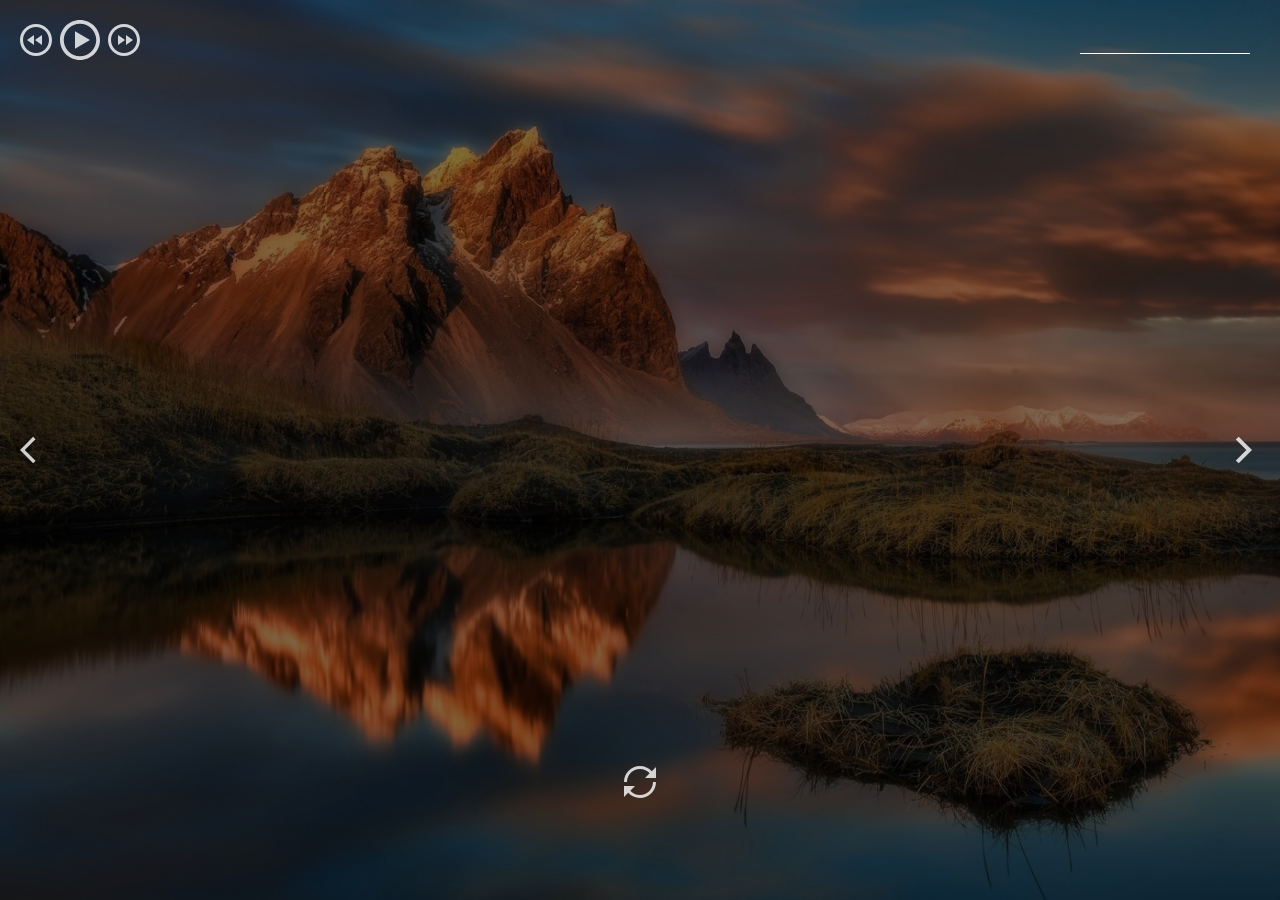
==== momentum/index.html @ 029a8fa3 "feat: add project template" ====
<!DOCTYPE html>
<html lang="en">
<head>
  <meta charset="UTF-8" />
  <meta name="viewport" content="width=device-width, initial-scale=1.0" />
  <link href="assets/favicon.ico" rel="shortcut icon" />
  <link rel="stylesheet" href="css/owfont-regular.css" />
  <link rel="stylesheet" href="css/style.css" />
  <title>momentum</title>
</head>
<body>
  <header class="header">
    <div class="player">
      <div class="player-controls">
        <button class="play-prev player-icon"></button>
        <button class="play player-icon"></button>
        <button class="play-next player-icon"></button>
      </div>
      <ul class="play-list"></ul>
    </div>
    <div class="weather">
      <input type="text" class="city" />
      <i class="weather-icon owf"></i>
      <div class="weather-error"></div>
      <div class="description-container">
        <span class="temperature"></span>
        <span class="weather-description"></span>
      </div>
      <div class="wind"></div>
      <div class="humidity"></div>
    </div>
  </header>
  <main class="main">
    <div class="slider-icons">
      <button class="slide-prev slider-icon"></button>
      <button class="slide-next slider-icon"></button>
    </div>
    <time class="time"></time>
    <date class="date"></date>
    <div class="greeting-container">
      <span class="greeting"></span>
      <input type="text" class="name" />
    </div>
  </main>
  <footer class="footer">
    <button class="change-quote"></button>
    <div>
      <div class="quote"></div>
      <div class="author"></div>
    </div>
  </footer>
  <script src="js/script.js"></script>
</body>
</html>
---- momentum/css/owfont-regular.css ----
/*!
 *  owfont-regular 1.0.0 by Deniz Fuchidzhiev - http://websygen.com
 *  License - font: SIL OFL 1.1, css: MIT License
 */
/* FONT PATH
 * -------------------------- */
@font-face {
  font-family: 'owfont';
  src: url('../assets/fonts/owfont-regular.eot?v=1.0.0');
  src: url('../assets/fonts/owfont-regular.eot?#iefix&v=1.0.0') format('embedded-opentype'),
	   url('../assets/fonts/owfont-regular.woff') format('woff'),
	   url('../assets/fonts/owfont-regular.ttf') format('truetype'),
	   url('../assets/fonts/owfont-regular.svg#owf-regular') format('svg');
  font-weight: normal;
  font-style: normal;
}
.owf {
  display: inline-block;
  font: normal normal normal 14px/1 owfont;
  font-size: inherit;
  text-rendering: auto;
  -webkit-font-smoothing: antialiased;
  -moz-osx-font-smoothing: grayscale;
  transform: translate(0, 0);
}
/* makes the font 33% larger relative to the icon container */
.owf-lg {
  font-size: 1.33333333em;
  line-height: 0.75em;
  vertical-align: -15%;
}
.owf-2x {
  font-size: 2em;
}
.owf-3x {
  font-size: 3em;
}
.owf-4x {
  font-size: 4em;
}
.owf-5x {
  font-size: 5em;
}
.owf-fw {
  width: 1.28571429em;
  text-align: center;
}
.owf-ul {
  padding-left: 0;
  margin-left: 2.14285714em;
  list-style-type: none;
}
.owf-ul > li {
  position: relative;
}
.owf-li {
  position: absolute;
  left: -2.14285714em;
  width: 2.14285714em;
  top: 0.14285714em;
  text-align: center;
}
.owf-li.owf-lg {
  left: -1.85714286em;
}
.owf-border {
  padding: .2em .25em .15em;
  border: solid 0.08em #eeeeee;
  border-radius: .1em;
}
.owf-pull-right {
  float: right;
}
.owf-pull-left {
  float: left;
}
.owf.owf-pull-left {
  margin-right: .3em;
}
.owf.owf-pull-right {
  margin-left: .3em;
}

/* owfont uses the Unicode Private Use Area (PUA) to ensure screen
   readers do not read off random characters that represent icons */
   
/*   Weather Condition Codes    */
   
/*   Thunderstorm - - - - - - - - - - - - - - - - - - - - - - - - - - - - - - - - - - - -    */
   
/* thunderstorm with light rain */
.owf-200:before,
.owf-200-d:before,
.owf-200-n:before {
  content: "\EB28";
}
/* thunderstorm with rain */
.owf-201:before,
.owf-201-d:before,
.owf-201-n:before {
  content: "\EB29";
}
/* thunderstorm with heavy rain */
.owf-202:before,
.owf-202-d:before,
.owf-202-n:before {
  content: "\EB2A";
}
/*  light thunderstorm  */
.owf-210:before,
.owf-210-d:before,
.owf-210-n:before {
  content: "\EB32";
}
/*  thunderstorm  */
.owf-211:before,
.owf-211-d:before,
.owf-211-n:before {
  content: "\EB33";
}
/*   heavy thunderstorm   */
.owf-212:before,
.owf-212-d:before,
.owf-212-n:before {
  content: "\EB34";
}
/*   ragged thunderstorm   */
.owf-221:before,
.owf-221-d:before,
.owf-221-n:before {
  content: "\EB3D";
}
/*  thunderstorm with light drizzle    */
.owf-230:before,
.owf-230-d:before,
.owf-230-n:before {
  content: "\EB46";
}
/*  thunderstorm with drizzle     */
.owf-231:before,
.owf-231-d:before,
.owf-231-n:before {
  content: "\EB47";
}
/* thunderstorm with heavy drizzle     */
.owf-232:before,
.owf-232-d:before,
.owf-232-n:before {
  content: "\EB48";
}

/*   Drizzle - - - - - - - - - - - - - - - - - - - - - - - - - - - - - - - - - - - -    */

/*  light intensity drizzle */
.owf-300:before,
.owf-300-d:before,
.owf-300-n:before {
  content: "\EB8C";
}
/*  drizzle */
.owf-301:before,
.owf-301-d:before,
.owf-301-n:before {
  content: "\EB8D";
}
/*  heavy intensity drizzle  */
.owf-302:before,
.owf-302-d:before,
.owf-302-n:before {
  content: "\EB8E";
}
/*   light intensity drizzle rain  */
.owf-310:before,
.owf-310-d:before,
.owf-310-n:before {
  content: "\EB96";
}
/*  drizzle rain  */
.owf-311:before,
.owf-311-d:before,
.owf-311-n:before {
  content: "\EB97";
}
/* heavy intensity drizzle rain */
.owf-312:before,
.owf-312-d:before,
.owf-312-n:before {
  content: "\EB98";
}
/* shower rain and drizzle  */
.owf-313:before,
.owf-313-d:before,
.owf-313-n:before {
  content: "\EB99";
}
/* heavy shower rain and drizzle*/
.owf-314:before,
.owf-314-d:before,
.owf-314-n:before {
  content: "\EB9A";
}
/* shower drizzle */
.owf-321:before,
.owf-321-d:before,
.owf-321-n:before {
  content: "\EBA1";
}

/*   Rain - - - - - - - - - - - - - - - - - - - - - - - - - - - - - - - - - - - -    */

/* light rain  */
.owf-500:before,
.owf-500-d:before,
.owf-500-n:before {
  content: "\EC54";
}
/* moderate rain  */
.owf-501:before,
.owf-501-d:before,
.owf-501-n:before {
  content: "\EC55";
}
/* heavy intensity rain  */
.owf-502:before,
.owf-502-d:before,
.owf-502-n:before {
  content: "\EC56";
}
/* very heavy rain   */
.owf-503:before,
.owf-503-d:before,
.owf-503-n:before {
  content: "\EC57";
}
/* extreme rain    */
.owf-504:before,
.owf-504-d:before,
.owf-504-n:before {
  content: "\EC58";
}
/* freezing rain    */
.owf-511:before,
.owf-511-d:before,
.owf-511-n:before {
  content: "\EC5F";
}
/*  light intensity shower rain    */
.owf-520:before,
.owf-520-d:before,
.owf-520-n:before {
  content: "\EC68";
}
/* shower rain  */
.owf-521:before,
.owf-521-d:before,
.owf-521-n:before {
  content: "\EC69";
}
/*  heavy intensity shower rain  */
.owf-522:before,
.owf-522-d:before,
.owf-522-n:before {
  content: "\EC6A";
}
/* ragged shower rain  */
.owf-531:before,
.owf-531-d:before,
.owf-531-n:before {
  content: "\EC73";
}

/*   Snow - - - - - - - - - - - - - - - - - - - - - - - - - - - - - - - - - - - -    */

/* light snow  */
.owf-600:before,
.owf-600-d:before,
.owf-600-n:before {
  content: "\ECB8";
}
/*  snow  */
.owf-601:before,
.owf-601-d:before,
.owf-601-n:before {
  content: "\ECB9";
}
/*   heavy snow   */
.owf-602:before,
.owf-602-d:before,
.owf-602-n:before {
  content: "\ECBA";
}
/*  sleet  */
.owf-611:before,
.owf-611-d:before,
.owf-611-n:before {
  content: "\ECC3";
}
/*   shower sleet */
.owf-612:before,
.owf-612-d:before,
.owf-612-n:before {
  content: "\ECC4";
}
/* light rain and snow */
.owf-615:before,
.owf-615-d:before,
.owf-615-n:before {
  content: "\ECC7";
}
/* rain and snow  */
.owf-616:before,
.owf-616-d:before,
.owf-616-n:before {
  content: "\ECC8";
}
/* light shower snow  */
.owf-620:before,
.owf-620-d:before,
.owf-620-n:before {
  content: "\ECCC";
}
/* shower snow  */
.owf-621:before,
.owf-621-d:before,
.owf-621-n:before {
  content: "\ECCD";
}
/* heavy shower snow  */
.owf-622:before,
.owf-622-d:before,
.owf-622-n:before {
  content: "\ECCE";
}

/*   Atmosphere - - - - - - - - - - - - - - - - - - - - - - - - - - - - - - - - - - - -    */

/* mist */
.owf-701:before,
.owf-701-d:before,
.owf-701-n:before {
  content: "\ED1D";
}
/* smoke */
.owf-711:before,
.owf-711-d:before,
.owf-711-n:before {
  content: "\ED27";
}
/* haze */
.owf-721:before,
.owf-721-d:before,
.owf-721-n:before {
  content: "\ED31";
}
/* Sand/Dust Whirls */
.owf-731:before,
.owf-731-d:before,
.owf-731-n:before {
  content: "\ED3B";
}
/* Fog */
.owf-741:before,
.owf-741-d:before,
.owf-741-n:before {
  content: "\ED45";
}
/* sand */
.owf-751:before,
.owf-751-d:before,
.owf-751-n:before {
  content: "\ED4F";
}
/* dust */
.owf-761:before,
.owf-761-d:before,
.owf-761-n:before {
  content: "\ED59";
}
/*  VOLCANIC ASH  */
.owf-762:before,
.owf-762-d:before,
.owf-762-n:before {
  content: "\ED5A";
}
/* SQUALLS */
.owf-771:before,
.owf-771-d:before,
.owf-771-n:before {
  content: "\ED63";
}
/* TORNADO */
.owf-781:before,
.owf-781-d:before,
.owf-781-n:before {
  content: "\ED6D";
}

/*   Clouds - - - - - - - - - - - - - - - - - - - - - - - - - - - - - - - - - - - -    */

/*  sky is clear  */  /*  Calm  */
.owf-800:before,
.owf-800-d:before,
.owf-951:before,
.owf-951-d:before {
  content: "\ED80";
}
.owf-800-n:before,
.owf-951-n:before {
  content: "\F168";
}
/*  few clouds   */
.owf-801:before,
.owf-801-d:before {
  content: "\ED81";
}
.owf-801-n:before {
  content: "\F169";
}
/* scattered clouds */
.owf-802:before,
.owf-802-d:before {
  content: "\ED82";
}
.owf-802-n:before {
  content: "\F16A";
}
/* broken clouds  */
.owf-803:before,
.owf-803-d:before,
.owf-803-n:before {
  content: "\ED83";
}
/* overcast clouds  */
.owf-804:before,
.owf-804-d:before,
.owf-804-n:before {
  content: "\ED84";
}

/*   Extreme - - - - - - - - - - - - - - - - - - - - - - - - - - - - - - - - - - - -    */

/* tornado  */
.owf-900:before,
.owf-900-d:before,
.owf-900-n:before {
  content: "\EDE4";
}
/*  tropical storm  */
.owf-901:before,
.owf-901-d:before,
.owf-901-n:before {
  content: "\EDE5";
}
/* hurricane */
.owf-902:before,
.owf-902-d:before,
.owf-902-n:before {
  content: "\EDE6";
}
/* cold */
.owf-903:before,
.owf-903-d:before,
.owf-903-n:before {
  content: "\EDE7";
}
/* hot */
.owf-904:before,
.owf-904-d:before,
.owf-904-n:before {
  content: "\EDE8";
}
/* windy */
.owf-905:before,
.owf-905-d:before,
.owf-905-n:before {
  content: "\EDE9";
}
/* hail */
.owf-906:before,
.owf-906-d:before,
.owf-906-n:before {
  content: "\EDEA";
}

/*   Additional - - - - - - - - - - - - - - - - - - - - - - - - - - - - - - - - - - - -    */

/* Setting */
.owf-950:before,
.owf-950-d:before,
.owf-950-n:before {
  content: "\EE16";
}
/*  Light breeze  */
.owf-952:before,
.owf-952-d:before,
.owf-952-n:before {
  content: "\EE18";
}
/*  Gentle Breeze  */
.owf-953:before,
.owf-953-d:before,
.owf-953-n:before {
  content: "\EE19";
}
/*  Moderate breeze  */
.owf-954:before,
.owf-954-d:before,
.owf-954-n:before {
  content: "\EE1A";
}
/* Fresh Breeze  */
.owf-955:before,
.owf-955-d:before,
.owf-955-n:before {
  content: "\EE1B";
}
/* Strong  Breeze  */
.owf-956:before,
.owf-956-d:before,
.owf-956-n:before {
  content: "\EE1C";
}
/* High wind, near gale  */
.owf-957:before,
.owf-957-d:before,
.owf-957-n:before {
  content: "\EE1D";
}
/* Gale */
.owf-958:before,
.owf-958-d:before,
.owf-958-n:before {
  content: "\EE1E";
}
/*  Severe Gale  */
.owf-959:before,
.owf-959-d:before,
.owf-959-n:before {
  content: "\EE1F";
}
/* Storm */
.owf-960:before,
.owf-960-d:before,
.owf-960-n:before {
  content: "\EE20";
}
/*  Violent Storm  */
.owf-961:before,
.owf-961-d:before,
.owf-961-n:before {
  content: "\EE21";
}
/* Hurricane */
.owf-962:before,
.owf-962-d:before,
.owf-962-n:before {
  content: "\EE22";
}
---- momentum/css/style.css ----
@font-face {
  font-family: 'Arial-MT';
  src: url("../assets/fonts/Arial-MT.woff"); /* Путь к файлу со шрифтом */
 }

* {
  box-sizing: border-box;
  margin: 0;
  padding: 0;
}

body {
  min-width: 480px;
  min-height: 100vh;
  font-family: 'Arial', sans-serif;
  font-size: 16px;
  color: #fff;
  text-align: center;
  background: url("../assets/img/bg.jpg") center/cover, rgba(0, 0, 0, 0.5);
  background-blend-mode: multiply;
  transition: background-image 1s ease-in-out;
}

.header {
  display: flex;
  justify-content: space-between;
  align-items: flex-start;
  width: 100%;
  height: 30vh;
  min-height: 220px;  
  padding: 20px;
}

.player-controls {
  display: flex;
  align-items: center;
  justify-content: space-between;
  width: 120px;
  margin-bottom: 28px;
}

.play-list {
  text-align: left;
}

.play-item {
  position: relative;
  padding: 5px;
  padding-left: 20px;
  list-style: none;
  opacity: .8;
  cursor: pointer;
  transition: .3s;
}

.play-item:hover {
  opacity: 1;
}

.play-item::before {
  content: "\2713";  
  position: absolute;
  left: 0;
  top: 2px;
  font-weight: 900;
}

.item-active::before {
  color: #C5B358;
}

.player-icon,
.slider-icon,
.change-quote {
  width: 32px;
  height: 32px;
  background-size: 32px 32px;
  background-position: center center;
  background-repeat: no-repeat;
  background-color: transparent;
  border: 0;
  outline: 0;
  opacity: .8;
  cursor: pointer;
  transition: .3s;  
}

.player-icon:hover,
.slider-icon:hover,
.change-quote:hover {
  opacity: 1;
}

.player-icon:active,
.slider-icon:active,
.change-quote:active {
  border: 0;
  outline: 0;  
  transform: scale(1.1);
}

.play {
  width: 40px;
  height: 40px;
  background-size: 40px 40px;
  background-image: url("../assets/svg/play.svg");
}

.pause {
  background-image: url("../assets/svg/pause.svg");
}

.play-prev {
  background-image: url("../assets/svg/play-prev.svg");
}

.play-next {
  background-image: url("../assets/svg/play-next.svg");
}

.weather {
  display: flex;
  flex-direction: column;
  justify-content: space-between;
  align-items: flex-start;
  row-gap: 5px;
  width: 180px;
  min-height: 180px;  
  text-align: left;
}

.weather-error {
  margin-top: -10px;
}

.description-container {
  display: flex;
  flex-wrap: wrap;
  justify-content: flex-start;
  align-items: center;
  column-gap: 12px;
}

.weather-icon {
  font-size: 44px;
}

.city {
  width: 170px;
  height: 34px;
  padding: 5px;
  font-size: 20px;
  line-height: 24px;
  color: #fff;  
  border: 0;
  outline: 0;
  border-bottom: 1px solid #fff;
  background-color: transparent;
}

.city::placeholder {  
  font-size: 20px;
  color: #fff;
  opacity: .6;
}

.main {
  position: relative;
  display: flex;
  flex-direction: column;
  justify-content: center;
  align-items: center;
  width: 100%;
  height: 40vh;
  min-height: 260px;  
  padding: 20px;
}

.slider-icon {
  position: absolute;
  top: 50%;
  margin-top: -16px;
  cursor: pointer;
}

.slide-prev {
  left: 20px;
  background-image: url("../assets/svg/slider-prev.svg");
}

.slide-next {
  right: 20px;
  background-image: url("../assets/svg/slider-next.svg");
}

.time {
  min-height: 124px;
  margin-bottom: 10px;
  font-family: 'Arial-MT';
  font-size: 100px;
  letter-spacing: -4px;  
}

.date {
  min-height: 28px;
  font-size: 24px;
  margin-bottom: 20px;
}

.greeting-container {
  display: flex;
  flex-wrap: wrap;
  justify-content: stretch;
  align-items: center;
  min-height: 48px;
  width: 100vw;
  font-size: 40px;
}

.greeting {
  flex: 1;  
  padding: 10px;
  text-align: right;
}

.name {
  flex: 1;
  max-width: 50%;
  padding: 10px;
  font-size: 40px;
  text-align: left;
  color: #fff;
  background-color: transparent;
  border: 0;
  outline: 0;
}

.name::placeholder {
  color: #fff;
  opacity: .6;
}

.footer {
  display: flex;
  flex-direction: column;
  justify-content: flex-end;
  align-items: center;
  width: 100%;
  height: 30vh;
  min-height: 160px;  
  padding: 20px;
}

.change-quote {
  margin-bottom: 30px;
  background-image: url("../assets/svg/reload.svg");  
}

.quote {
  min-height: 32px;
}

.author {
  min-height: 20px;
}

@media (max-width: 768px) {
  .time {
    min-height: 80px;
    font-size: 72px;    
  }

  .greeting-container {
    min-height: 40px;
    font-size: 32px;
  }

  .greeting {
    padding: 5px;
  }

  .name {
    font-size: 32px;
    padding: 5px;
  }
}
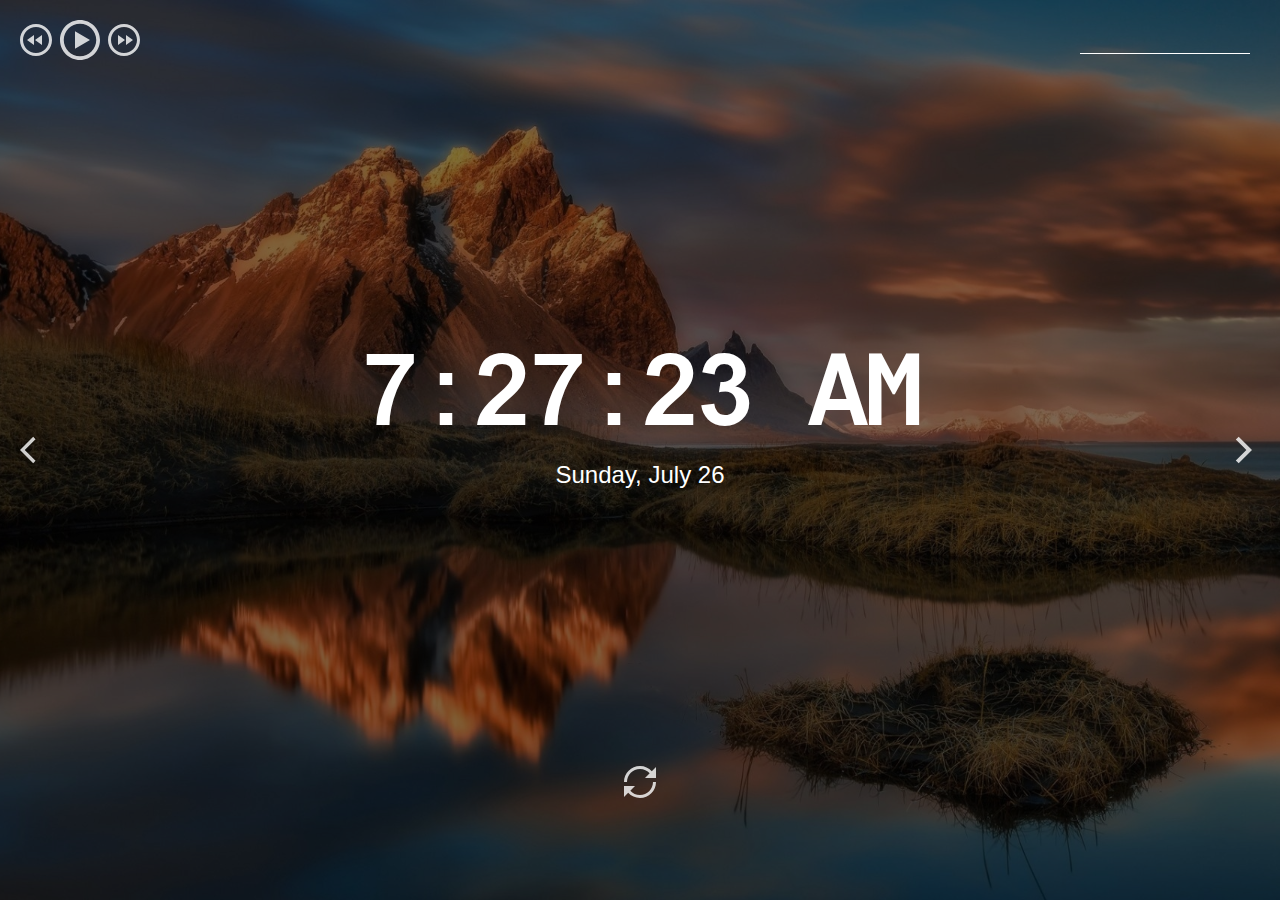
==== commit 90163616: "feat: end task clock and date" ====
--- a/momentum/index.html
+++ b/momentum/index.html
@@ -1,5 +1,6 @@
 <!DOCTYPE html>
 <html lang="en">
+
 <head>
   <meta charset="UTF-8" />
   <meta name="viewport" content="width=device-width, initial-scale=1.0" />
@@ -8,6 +9,7 @@
   <link rel="stylesheet" href="css/style.css" />
   <title>momentum</title>
 </head>
+
 <body>
   <header class="header">
     <div class="player">
@@ -49,6 +51,7 @@
       <div class="author"></div>
     </div>
   </footer>
-  <script src="js/script.js"></script>
+  <script src="./js/index.js"></script>
 </body>
-</html>+
+</html>
--- a/momentum/css/style.css
+++ b/momentum/css/style.css
@@ -1,7 +1,8 @@
 @font-face {
   font-family: 'Arial-MT';
-  src: url("../assets/fonts/Arial-MT.woff"); /* Путь к файлу со шрифтом */
- }
+  src: url("../assets/fonts/Arial-MT.woff");
+  /* Путь к файлу со шрифтом */
+}
 
 * {
   box-sizing: border-box;
@@ -27,7 +28,7 @@
   align-items: flex-start;
   width: 100%;
   height: 30vh;
-  min-height: 220px;  
+  min-height: 220px;
   padding: 20px;
 }
 
@@ -58,7 +59,7 @@
 }
 
 .play-item::before {
-  content: "\2713";  
+  content: "\2713";
   position: absolute;
   left: 0;
   top: 2px;
@@ -82,7 +83,7 @@
   outline: 0;
   opacity: .8;
   cursor: pointer;
-  transition: .3s;  
+  transition: .3s;
 }
 
 .player-icon:hover,
@@ -95,7 +96,7 @@
 .slider-icon:active,
 .change-quote:active {
   border: 0;
-  outline: 0;  
+  outline: 0;
   transform: scale(1.1);
 }
 
@@ -125,7 +126,7 @@
   align-items: flex-start;
   row-gap: 5px;
   width: 180px;
-  min-height: 180px;  
+  min-height: 180px;
   text-align: left;
 }
 
@@ -151,14 +152,14 @@
   padding: 5px;
   font-size: 20px;
   line-height: 24px;
-  color: #fff;  
+  color: #fff;
   border: 0;
   outline: 0;
   border-bottom: 1px solid #fff;
   background-color: transparent;
 }
 
-.city::placeholder {  
+.city::placeholder {
   font-size: 20px;
   color: #fff;
   opacity: .6;
@@ -172,7 +173,7 @@
   align-items: center;
   width: 100%;
   height: 40vh;
-  min-height: 260px;  
+  min-height: 260px;
   padding: 20px;
 }
 
@@ -198,7 +199,7 @@
   margin-bottom: 10px;
   font-family: 'Arial-MT';
   font-size: 100px;
-  letter-spacing: -4px;  
+  letter-spacing: -4px;
 }
 
 .date {
@@ -218,7 +219,7 @@
 }
 
 .greeting {
-  flex: 1;  
+  flex: 1;
   padding: 10px;
   text-align: right;
 }
@@ -247,13 +248,13 @@
   align-items: center;
   width: 100%;
   height: 30vh;
-  min-height: 160px;  
+  min-height: 160px;
   padding: 20px;
 }
 
 .change-quote {
   margin-bottom: 30px;
-  background-image: url("../assets/svg/reload.svg");  
+  background-image: url("../assets/svg/reload.svg");
 }
 
 .quote {
@@ -267,7 +268,7 @@
 @media (max-width: 768px) {
   .time {
     min-height: 80px;
-    font-size: 72px;    
+    font-size: 72px;
   }
 
   .greeting-container {
@@ -283,4 +284,4 @@
     font-size: 32px;
     padding: 5px;
   }
-}+}
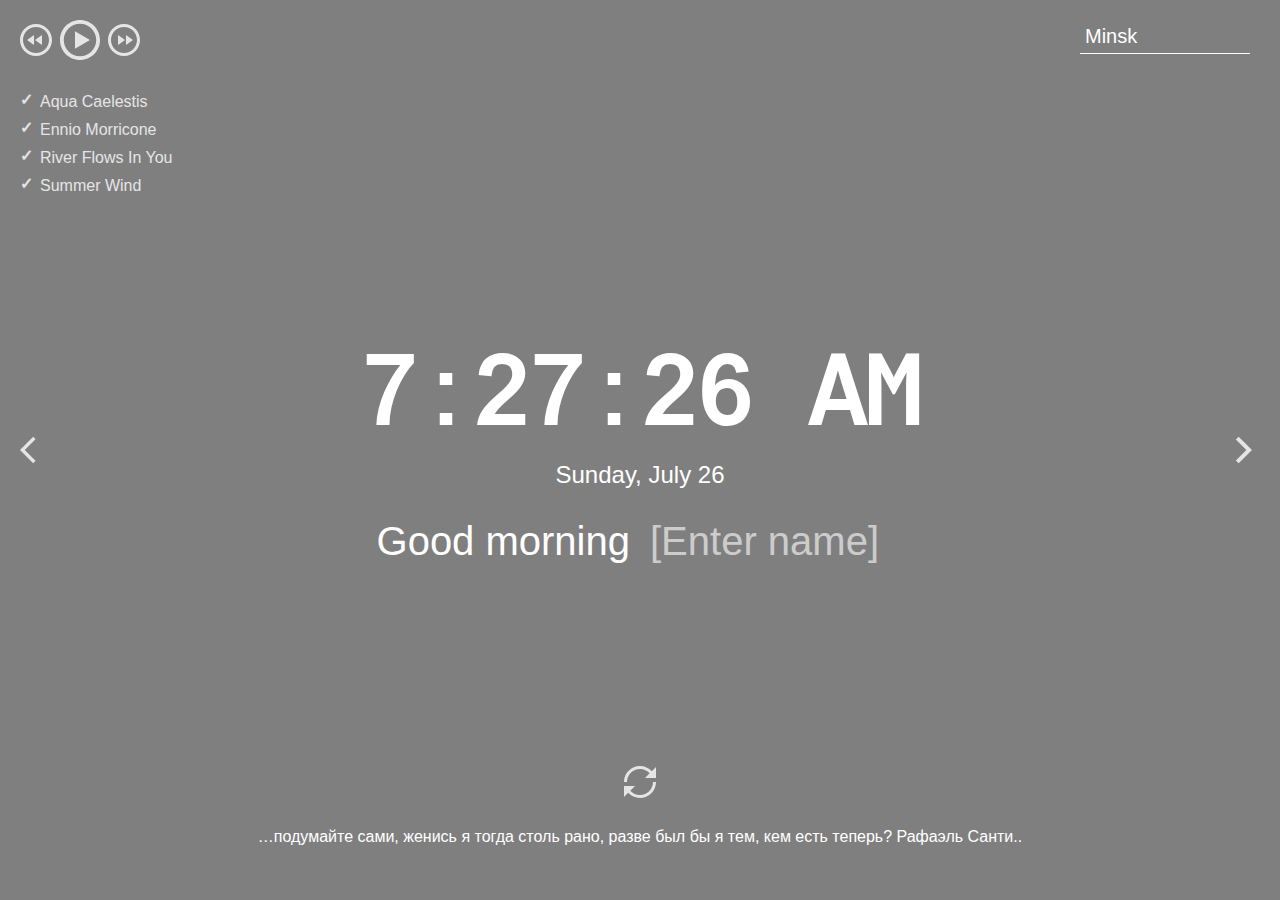
==== commit 74a3242f: "feat: finish task #6" ====
--- a/momentum/index.html
+++ b/momentum/index.html
@@ -51,7 +51,7 @@
       <div class="author"></div>
     </div>
   </footer>
-  <script src="./js/index.js"></script>
+  <script type="module" src="./js/index.js"></script>
 </body>
 
 </html>
--- a/momentum/css/style.css
+++ b/momentum/css/style.css
@@ -17,7 +17,7 @@
   font-size: 16px;
   color: #fff;
   text-align: center;
-  background: url("../assets/img/bg.jpg") center/cover, rgba(0, 0, 0, 0.5);
+  background: url("") center/cover, rgba(0, 0, 0, 0.5);
   background-blend-mode: multiply;
   transition: background-image 1s ease-in-out;
 }
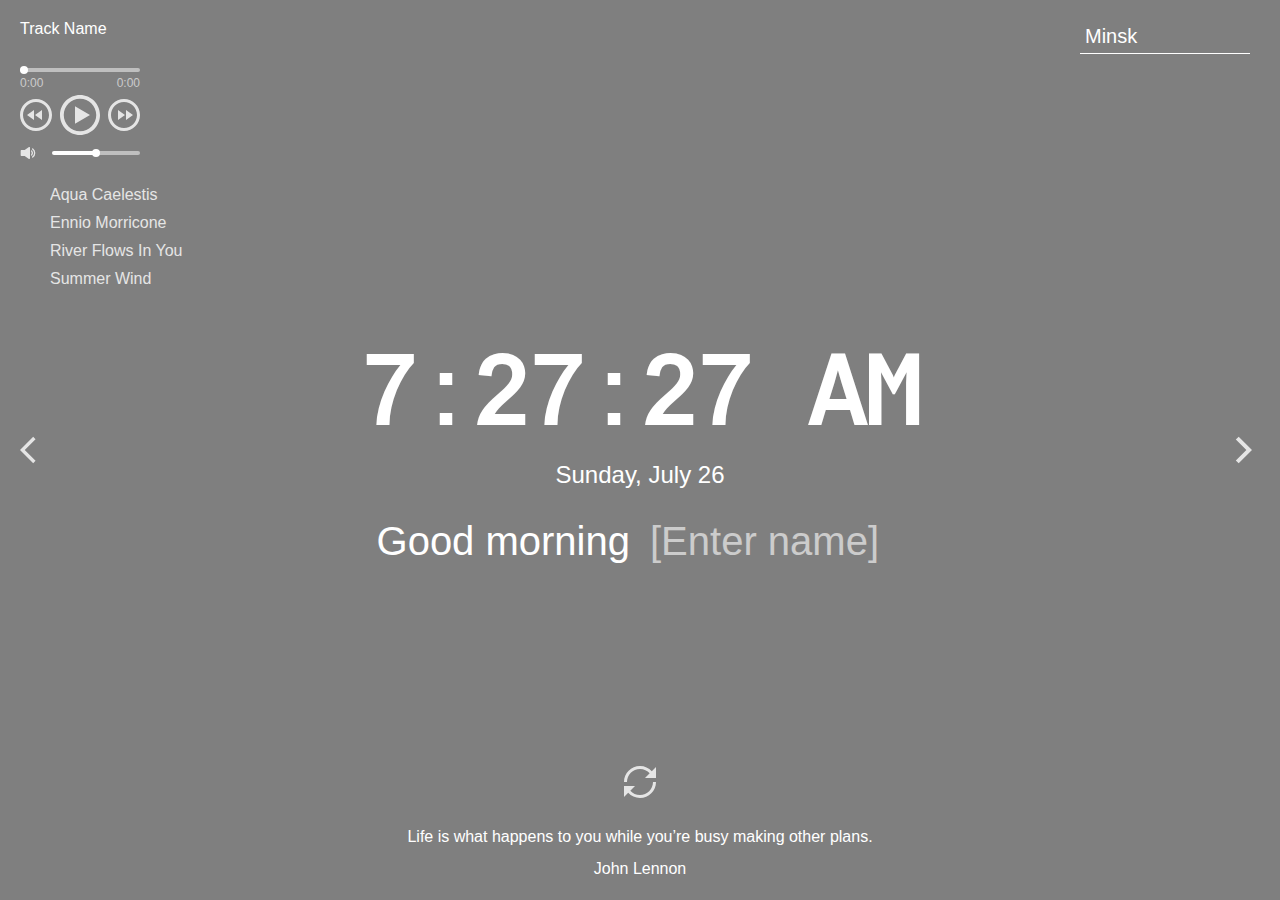
==== commit ae886af9: "feat: test link to audio" ====
--- a/momentum/index.html
+++ b/momentum/index.html
@@ -5,18 +5,49 @@
   <meta charset="UTF-8" />
   <meta name="viewport" content="width=device-width, initial-scale=1.0" />
   <link href="assets/favicon.ico" rel="shortcut icon" />
-  <link rel="stylesheet" href="css/owfont-regular.css" />
-  <link rel="stylesheet" href="css/style.css" />
+  <link rel="stylesheet" href="./css/owfont-regular.css" />
+  <link rel="stylesheet" href="./css/style.css" />
   <title>momentum</title>
 </head>
 
 <body>
   <header class="header">
     <div class="player">
-      <div class="player-controls">
-        <button class="play-prev player-icon"></button>
-        <button class="play player-icon"></button>
-        <button class="play-next player-icon"></button>
+      <div class="track-name">Track Name</div>
+      <div class="controls-container">
+        <div>
+          <input class="input-slider seek-slider" type="range" value="0">
+        </div>
+        <div class="duration-container">
+          <!-- <div class="field">
+            <div class="timeline">
+              <div class="progress">
+                <div class="circle"></div>
+              </div>
+            </div>
+          </div> -->
+          <div class="duration">
+            <div class="current-duration">0:00</div>
+            <div class="track-duration">0:00</div>
+          </div>
+        </div>
+        <div class="player-controls">
+          <button class="play-prev player-icon"></button>
+          <button class="play player-icon"></button>
+          <button class="play-next player-icon"></button>
+        </div>
+        <div class="volume-container">
+          <button class="volume-button"></button>
+          <input class="input-slider volume-slider" type="range">
+        </div>
+        <!-- <div class="volume-container">
+          <button class="volume-button"></button>
+          <div class="timeline">
+            <div class="progress">
+              <div class="circle" draggable="true"></div>
+            </div>
+          </div>
+        </div> -->
       </div>
       <ul class="play-list"></ul>
     </div>
@@ -50,8 +81,18 @@
       <div class="quote"></div>
       <div class="author"></div>
     </div>
+    <!-- <div class="settings-container">
+      <button class="settings"></button>
+      <div class="settings-block">
+        <form>
+          <input type="radio">
+        </form>
+      </div>
+    </div> -->
   </footer>
+
   <script type="module" src="./js/index.js"></script>
+
 </body>
 
 </html>
--- a/momentum/css/style.css
+++ b/momentum/css/style.css
@@ -1,7 +1,6 @@
 @font-face {
   font-family: 'Arial-MT';
   src: url("../assets/fonts/Arial-MT.woff");
-  /* Путь к файлу со шрифтом */
 }
 
 * {
@@ -32,12 +31,170 @@
   padding: 20px;
 }
 
+.duration-container,
 .player-controls {
+  margin-bottom: 5px;
+}
+
+.player-controls {
   display: flex;
   align-items: center;
   justify-content: space-between;
+  margin-bottom: 10px;
+}
+
+.player {
+  z-index: 100;
+}
+
+.track-name {
+  text-align: left;
+  transition: all 0.3;
+}
+
+.controls-container {
   width: 120px;
-  margin-bottom: 28px;
+  margin: 20px 0 20px;
+}
+
+
+.timeline {
+  width: 100%;
+  height: 4px;
+  background-color: rgba(255, 255, 255, 0.6);
+  opacity: 0.8;
+  border-radius: 10px;
+}
+
+.progress {
+  position: relative;
+  width: 0px;
+  width: 50%;
+  height: 100%;
+  display: flex;
+  align-items: center;
+  background-color: #ffffff;
+  border-radius: 2px;
+  transition: width 0.1s linear;
+}
+
+/* slider */
+
+.input-slider {
+  -webkit-appearance: none;
+  width: 100%;
+  height: 4px;
+  background: rgba(255, 255, 255, 0.5);
+  outline: none;
+  /* opacity: 0.7; */
+  -webkit-transition: 0.2s;
+  transition: opacity 0.2s;
+  border-radius: 2px;
+  /* transition: all 0.3s; */
+  background-image: linear-gradient(#ffffff, #ffffff);
+  /* background-size: 50% 100%; */
+  background-repeat: no-repeat;
+}
+
+.input-slider::-webkit-slider-thumb {
+  -webkit-appearance: none;
+  appearance: none;
+  width: 8px;
+  height: 8px;
+  border-radius: 50%;
+  background: rgba(255, 255, 255);
+  cursor: pointer;
+  transition: all 0.3s;
+}
+
+.input-slider::-webkit-slider-thumb:hover {
+  transform: scale(1.5);
+}
+
+.input-slider::-webkit-slider-thumb:active {
+  transform: scale(2);
+}
+
+.input-slider::-moz-range-thumb {
+  width: 25px;
+  height: 25px;
+  background: #ffffff;
+  cursor: pointer;
+}
+
+/* slider */
+
+.field {
+  position: relative;
+  outline: 1px red solid;
+  width: 100%;
+  height: 20px;
+  display: flex;
+  align-items: center;
+}
+
+.circle {
+  position: absolute;
+  right: -4px;
+  width: 8px;
+  height: 8px;
+  background-color: #ffffff;
+  border-radius: 50%;
+  cursor: pointer;
+  transition: 0.3s;
+}
+
+.circle:hover {
+  transform: scale(1.5);
+}
+
+.circle:active {
+  transform: scale(2);
+}
+
+.duration {
+  width: 100%;
+  /* margin-top: 5px; */
+  display: flex;
+  justify-content: space-between;
+  font-size: 12px;
+  color: rgba(255, 255, 255, 0.6);
+}
+
+.volume-container {
+  display: flex;
+  justify-content: space-between;
+  align-items: center;
+}
+
+.volume-button {
+  flex: 0 0 16px;
+  height: 16px;
+  margin-right: 16px;
+  background-image: url("../assets/svg/volume.svg");
+  background-size: 16px 16px;
+  background-position: center center;
+  background-repeat: no-repeat;
+  background-color: transparent;
+  border: 0;
+  outline: 0;
+  opacity: 0.8;
+  cursor: pointer;
+  transition: 0.3s;
+}
+
+.volume-button.mute {
+  background-image: url("../assets/svg/volume-off.svg");
+}
+
+.volume-container .progress {
+  max-width: 88px;
+  background-color: initial;
+  background-color: red;
+}
+
+.volume-container .field {
+  width: 88px;
 }
 
 .play-list {
@@ -47,11 +204,11 @@
 .play-item {
   position: relative;
   padding: 5px;
-  padding-left: 20px;
+  margin-left: 25px;
   list-style: none;
   opacity: .8;
   cursor: pointer;
-  transition: .3s;
+  transition: opacity .3s;
 }
 
 .play-item:hover {
@@ -59,15 +216,37 @@
 }
 
 .play-item::before {
-  content: "\2713";
+  content: '';
+  width: 16px;
+  height: 16px;
+  background-image: url(/assets/svg/play.svg);
+  background-size: 16px 16px;
+  background-position: center center;
+  background-repeat: no-repeat;
+  background-color: transparent;
+  opacity: .8;
+  cursor: pointer;
+  transition: .3s;
   position: absolute;
-  left: 0;
-  top: 2px;
-  font-weight: 900;
+  top: 50%;
+  left: -25px;
+  transform: translate(0%, -50%);
+}
+
+.item-active {
+  border-radius: 15px;
+  outline: 1px rgba(255, 255, 255, 0.2) solid;
+  background-color: rgba(255, 255, 255, 0.1);
+  opacity: 1;
 }
 
 .item-active::before {
-  color: #C5B358;
+  background-image: url(/assets/svg/pause.svg);
+  opacity: 1;
+}
+
+.item-active-pause::before {
+  background-image: url(/assets/svg/play.svg);
 }
 
 .player-icon,
@@ -265,6 +444,42 @@
   min-height: 20px;
 }
 
+.settings-container {
+  position: relative;
+  align-self: baseline;
+}
+
+.settings {
+  width: 48px;
+  height: 48px;
+  margin: 26px 0 0;
+  background-image: url("../assets/svg/settings.svg");
+  background-size: 48px 48px;
+  background-position: center center;
+  background-repeat: no-repeat;
+  background-color: transparent;
+  border: 0;
+  outline: 0;
+  opacity: .8;
+  cursor: pointer;
+  transition: .3s;
+}
+
+.settings:hover {
+  opacity: 1;
+}
+
+.settings:active {
+  border: 0;
+  outline: 0;
+  transform: scale(1.1);
+  transform: rotate(180deg);
+}
+
+.change-quote:active {
+  transform: rotate(180deg);
+}
+
 @media (max-width: 768px) {
   .time {
     min-height: 80px;
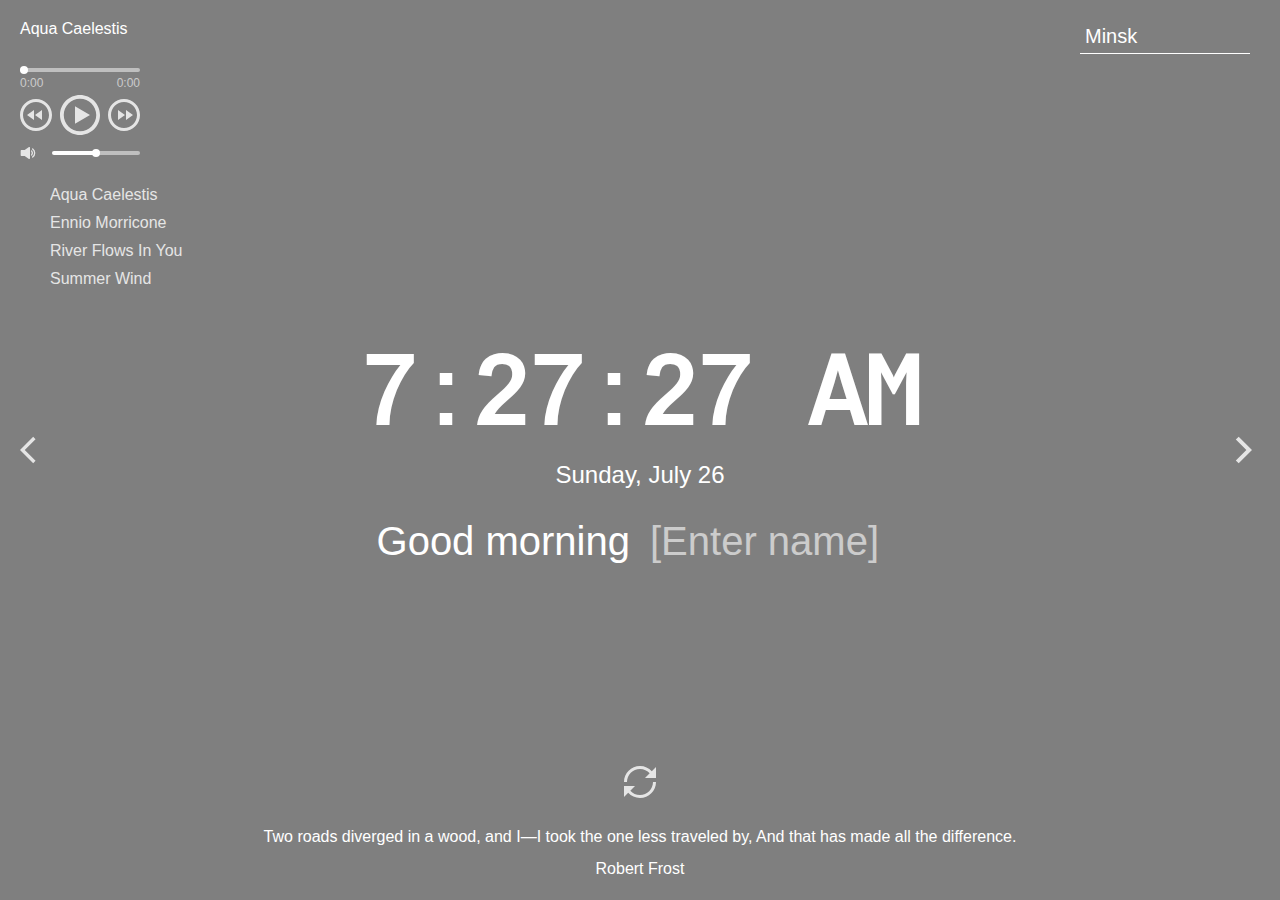
==== commit 32a606e8: "feat: test link to audio" ====
--- a/momentum/index.html
+++ b/momentum/index.html
@@ -5,8 +5,8 @@
   <meta charset="UTF-8" />
   <meta name="viewport" content="width=device-width, initial-scale=1.0" />
   <link href="assets/favicon.ico" rel="shortcut icon" />
-  <link rel="stylesheet" href="./css/owfont-regular.css" />
-  <link rel="stylesheet" href="./css/style.css" />
+  <link rel="stylesheet" href="css/owfont-regular.css" />
+  <link rel="stylesheet" href="css/style.css" />
   <title>momentum</title>
 </head>
 
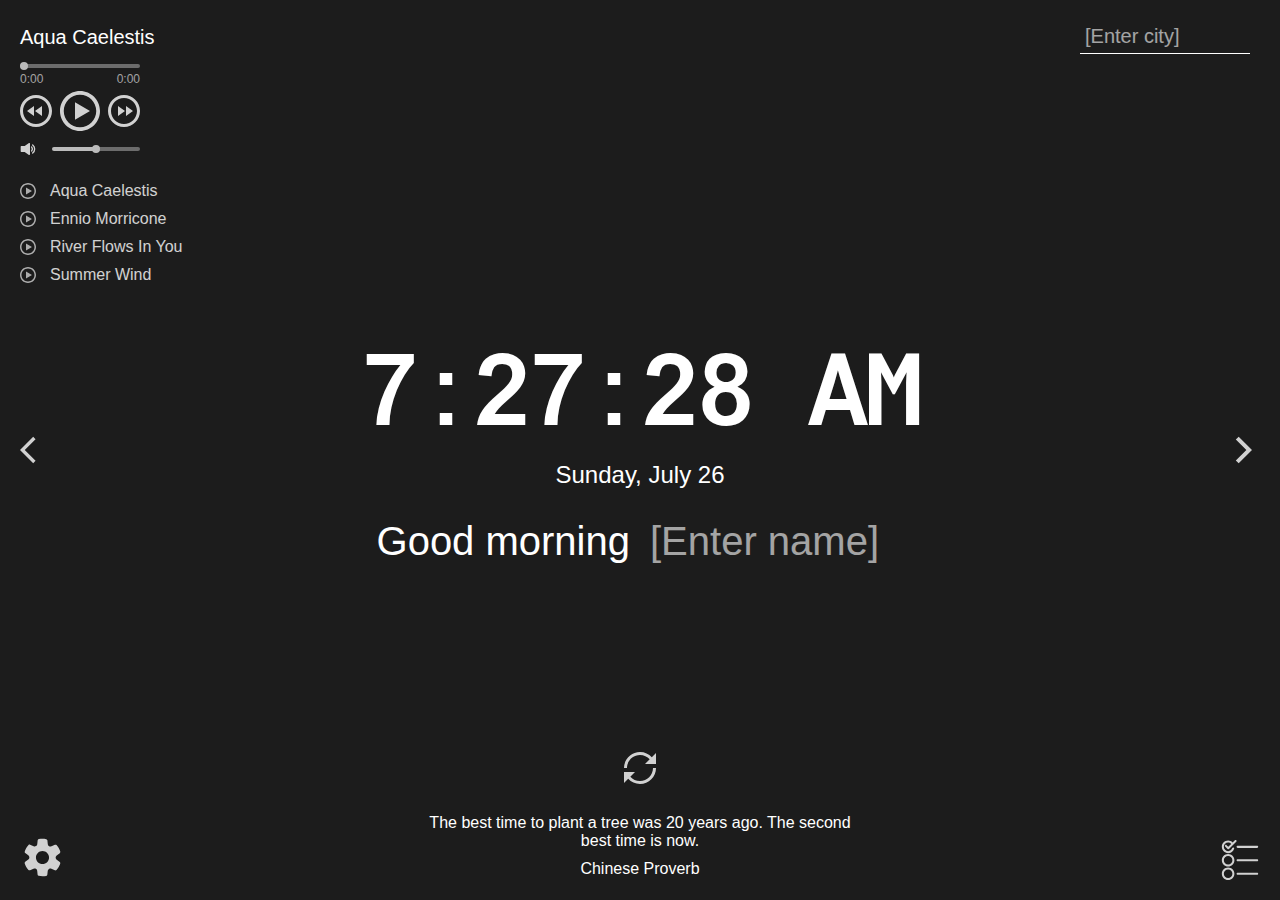
==== commit d4c2f24e: "feat: end of task" ====
--- a/momentum/index.html
+++ b/momentum/index.html
@@ -81,15 +81,96 @@
       <div class="quote"></div>
       <div class="author"></div>
     </div>
-    <!-- <div class="settings-container">
-      <button class="settings"></button>
-      <div class="settings-block">
-        <form>
-          <input type="radio">
-        </form>
+  </footer>
+  <div class="settings-container">
+    <button class="settings"></button>
+    <div class="settings-block none">
+      <div class="form-container">
+        <ul class="form-list">
+          <li class="form-list-item">
+            <label class="settings-label" for="lang">Language</label>
+            <select class="settings-select lang-detect" id="lang">
+              <option class="settings-option" value="en">English</option>
+              <option class="settings-option" value="ru">Russian</option>
+            </select>
+          </li>
+          <li class="form-list-item">
+            <label class="settings-label" for="source">Source</label>
+            <select class="settings-select" id="source">
+              <option class="settings-option" value="github">GitHub</option>
+              <option class="settings-option" value="unsplash">Unsplash</option>
+              <option class="settings-option" value="flickr">Flickr</option>
+            </select>
+          </li>
+          <li class="tag-container">
+            <input class="tag-input" type="text" placeholder="Tags space-separated">
+            <button class="tag-clear" type=button></button>
+          </li>
+          <li class="form-list-item">
+            <label class="settings-label label-player" for="player">Music Player</label>
+            <input class="settings-input input-player" type="checkbox" id="player" name="player" value="player"
+              checked="true">
+          </li>
+          <li class="form-list-item">
+            <label class="settings-label label-weather" for="weather"> Weather</label>
+            <input class="settings-input input-weather" type="checkbox" id="weather" name="weather" value="weather"
+              checked>
+          </li>
+          <li class="form-list-item">
+            <label class="settings-label label-time" for="time">Time</label>
+            <input class="settings-input input-time" type="checkbox" id="time" name="time" value="time" checked>
+          </li>
+          <li class="form-list-item">
+            <label class="settings-label label-date" for="date">Date</label>
+            <input class="settings-input input-date" type="checkbox" id="date" name="date" value="date" checked>
+          </li>
+          <li class="form-list-item">
+            <label class="settings-label label-greeting" for="greeting">Greeting</label>
+            <input class="settings-input input-greeting" type="checkbox" id="greeting" name="greeting"
+              value="greeting-container" checked>
+          </li>
+          <li class="form-list-item">
+            <label class="settings-label label-quotes" for="quotes">Quotes</label>
+            <input class="settings-input input-quotes" type="checkbox" id="quotes" name="quotes" value="footer" checked>
+          </li>
+          <li class="form-list-item">
+            <label class="settings-label label-quotes" for="todo">Todo</label>
+            <input class="settings-input input-quotes" type="checkbox" id="todo" name="todo" value="todo-container"
+              checked>
+          </li>
+        </ul>
       </div>
-    </div> -->
-  </footer>
+    </div>
+  </div>
+  <div class="todo-container">
+    <button class="todo-button"></button>
+    <div class="todo-list none">
+      <div class="todo-option-container">
+        <label class="todo-label" for="tab">Tab</label>
+        <select class="todo-select" id="tab">
+          <option class="todo-option" value="todo-today">Today</option>
+          <!-- <option class="todo-option" value="todo-inbox">Inbox</option>
+          <option class="todo-option" value="todo-done">Done</option> -->
+        </select>
+        <div class="clear-container">
+          <button class="clear-button">Clear</button>
+        </div>
+      </div>
+      <div class="todo-block todo-today">
+        <ul class="todo-ul"></ul>
+      </div>
+      <div class="todo-block todo-inbox">
+        <ul class="todo-ul"></ul>
+      </div>
+      <div class="todo-block todo-done">
+        <ul class="todo-ul"></ul>
+      </div>
+      <div class="todo-input-container">
+        <input class="todo-input text" type="text" placeholder="New Todo">
+        <button class="todo-add"></button>
+      </div>
+    </div>
+  </div>
 
   <script type="module" src="./js/index.js"></script>
 
--- a/momentum/css/style.css
+++ b/momentum/css/style.css
@@ -7,6 +7,10 @@
   box-sizing: border-box;
   margin: 0;
   padding: 0;
+}
+
+html {
+  background-color: rgba(34, 34, 34, 0.9);
 }
 
 body {
@@ -16,7 +20,7 @@
   font-size: 16px;
   color: #fff;
   text-align: center;
-  background: url("") center/cover, rgba(0, 0, 0, 0.5);
+  background: url("/assets/svg/loading.svg") center/cover, rgba(0, 0, 0, 0.5);
   background-blend-mode: multiply;
   transition: background-image 1s ease-in-out;
 }
@@ -48,13 +52,15 @@
 }
 
 .track-name {
+  font-size: 20px;
+  line-height: 34px;
   text-align: left;
   transition: all 0.3;
 }
 
 .controls-container {
   width: 120px;
-  margin: 20px 0 20px;
+  margin: 0px 0 20px;
 }
 
 
@@ -86,14 +92,18 @@
   height: 4px;
   background: rgba(255, 255, 255, 0.5);
   outline: none;
-  /* opacity: 0.7; */
+  opacity: 0.7;
   -webkit-transition: 0.2s;
   transition: opacity 0.2s;
   border-radius: 2px;
   /* transition: all 0.3s; */
   background-image: linear-gradient(#ffffff, #ffffff);
-  /* background-size: 50% 100%; */
+  background-size: 0% 100%;
   background-repeat: no-repeat;
+}
+
+.input-slider:hover {
+  opacity: 1;
 }
 
 .input-slider::-webkit-slider-thumb {
@@ -124,14 +134,380 @@
 
 /* slider */
 
-.field {
+/* settings */
+
+.settings {
+  position: absolute;
+  bottom: 20px;
+  left: 20px;
+  width: 45px;
+  height: 45px;
+  background-image: url("../assets/svg/settings.svg");
+  background-size: 45px 45px;
+  background-position: center center;
+  background-repeat: no-repeat;
+  background-color: transparent;
+  border: 0;
+  outline: 0;
+  opacity: .8;
+  cursor: pointer;
+  transition: 0.5s;
+}
+
+.settings:hover {
+  opacity: 1;
+}
+
+.settings:active {
+  border: 0;
+  outline: 0;
+  transform: scale(1.1);
+}
+
+.settings-block {
+  position: fixed;
+  bottom: 70px;
+  left: 20px;
+  padding: 10px;
+  background-color: rgba(255, 255, 255, 1);
+  color: #222222;
+  border-radius: 10px;
+  box-shadow: 5px 5px 20px 5px rgba(0, 0, 0, 0.3);
+  transition: all 0.5s;
+}
+
+.settings-block::before {
+  content: "";
+  position: absolute;
+  z-index: 9999;
+  bottom: -12px;
+  left: 15px;
+  border: 7px solid transparent;
+  border-top: 7px solid rgb(255, 255, 255);
+}
+
+.settings-block.none {
+  transform-origin: bottom left;
+  transform: scale(0);
+  opacity: 0;
+}
+
+.form-container {}
+
+.form-list {
+  list-style: none;
+}
+
+.form-list-item {
+  display: flex;
+  justify-content: space-between;
+  align-items: center;
+  padding: 3px 10px 2px;
+  /* border: 1px red solid; */
+}
+
+.form-list-item:not(:last-child) {
+  /* border-bottom: 1px rgba(126, 126, 126, 0.1) solid; */
+}
+
+.settings-label {
+  text-align: left;
+  flex: 1 0 auto;
+  padding: 3px 20px 2px 0px;
+}
+
+.settings-select {
+  flex: 1 0 auto;
+  border: none;
+  outline: none;
+  text-align: right;
+  background-color: transparent;
+}
+
+.tag-container {
+  display: flex;
+  justify-content: space-between;
+  padding: 5px 10px 5px;
+}
+
+.tag-clear {
+  width: 15px;
+  height: 15px;
+  background-image: url(../assets/svg/close.svg);
+  background-size: 15px 15px;
+  background-position: center center;
+  background-repeat: no-repeat;
+  background-color: transparent;
+  outline: none;
+  border: none;
+  opacity: 0.6;
+  transition: all 0.3s;
+}
+
+.tag-input {
+  margin-right: 10px;
+  outline: none;
+  border: none;
+  background-color: transparent;
+}
+
+.tag-clear:hover {
+  cursor: pointer;
+  opacity: 0.8;
+}
+
+/* .tag-add:active {
+  transform: scale(1.1);
+} */
+
+/* settings */
+
+/* setnone */
+
+.player,
+.weather,
+.time,
+.date,
+.greeting-container,
+.footer,
+.todo-container {
+  transition: opacity 0.5s, transform 0.5s, transform-origin 0.5s;
+}
+
+.player.none-top {
+  transform-origin: top left;
+  transform: scale(0);
+  opacity: 0;
+}
+
+.none-top {
+  transform: scale(0);
+  opacity: 0;
+}
+
+.weather.none-top {
+  transform-origin: top right;
+  transform: scale(0);
+  opacity: 0;
+}
+
+/* setnone */
+
+/* todo */
+
+.todo-button {
+  position: absolute;
+  bottom: 20px;
+  right: 20px;
+  width: 40px;
+  height: 40px;
+  background-image: url("../assets/svg/list.svg");
+  background-size: 40px 40px;
+  background-position: center center;
+  background-repeat: no-repeat;
+  background-color: transparent;
+  border: 0;
+  outline: 0;
+  opacity: 0.8;
+  cursor: pointer;
+  transition: 0.5s;
+}
+
+.todo-button:hover {
+  opacity: 1;
+}
+
+.todo-button:active {
+  border: 0;
+  outline: 0;
+  transform: scale(1.1);
+}
+
+.todo-list {
+  position: fixed;
+  bottom: 70px;
+  right: 20px;
+  display: flex;
+  flex-direction: column;
+  justify-content: space-between;
+  padding: 10px;
+  width: 100%;
+  min-width: 250px;
+  max-width: 250px;
+  min-height: 200px;
+  background-color: rgba(255, 255, 255, 1);
+  color: #222222;
+  border-radius: 10px;
+  box-shadow: -5px 5px 20px 5px rgba(0, 0, 0, 0.3);
+  transition: all 0.5s;
+}
+
+.todo-list::before {
+  content: "";
+  position: absolute;
+  z-index: 9999;
+  bottom: -12px;
+  right: 24px;
+  border: 7px solid transparent;
+  border-top: 7px solid rgb(255, 255, 255);
+}
+
+.todo-list.none {
+  transform-origin: bottom right;
+  transform: scale(0);
+  opacity: 0;
+}
+
+.todo-option-container {
+  text-align: left;
+  padding: 5px;
+  display: flex;
+  justify-content: flex-start;
+}
+
+.clear-container {
+  flex: 1 0 auto;
+  text-align: end;
+}
+
+.clear-button {
+  border: none;
+  outline: none;
+  background-color: transparent;
+  opacity: 0.6;
+  cursor: pointer;
+  transition: all 0.3s;
+}
+
+.clear-button:hover {
+  opacity: 0.8;
+}
+
+.clear-button:active {
+  transform: scale(1.1);
+}
+
+.todo-select {
+  border: none;
+  outline: none;
+  background-color: transparent;
+}
+
+.todo-block {
+  max-height: 150px;
+  overflow: scroll;
+  flex: 1 0 auto;
+  text-align: left;
+}
+
+.todo-ul {
+  margin: 0;
+  padding: 0;
+  list-style: none;
+}
+
+.todo-item {
+  display: flex;
+  justify-content: space-between;
+  align-items: center;
+  align-content: center;
+  padding: 2px 0 3px;
+}
+
+.todo-input[type='checkbox'] {}
+
+.todo-item .todo-label {
+  flex: 1 1 auto;
+  display: block;
+  word-wrap: break-word;
+  overflow: auto;
+  margin: 0 5px;
+}
+
+.delete {
+  flex: 0 0 auto;
+  cursor: pointer;
+  width: 14px;
+  height: 14px;
+  background-image: url("../assets/svg/close.svg");
+  background-size: 14px 14px;
+  background-position: center center;
+  background-repeat: no-repeat;
+  background-color: transparent;
+  opacity: 0.6;
+  border: none;
+  outline: none;
+  transition: all 0.2s;
+}
+
+.todo-item:hover .delete {
+  transform: scale(1);
+  opacity: 0.8;
+}
+
+.delete:hover {
+  transform: scale(1.1);
+}
+
+.delete.none {
+  transform: scale(0);
+}
+
+.todo-input:checked+.todo-label {
+  opacity: 0.5;
+  text-decoration: line-through;
+  transition: all 0.3s 0.1s;
+}
+
+.todo-input-container {
+  display: flex;
+  justify-content: space-between;
+  padding: 5px;
+  transition: height 0.3s;
+  /* border: 1px red solid; */
+}
+
+.todo-input.text {
+  width: 100%;
+  margin-right: 10px;
+  outline: none;
+  border: none;
+  background-color: transparent;
+}
+
+.todo-add {
+  width: 20px;
+  height: 20px;
+  background-image: url(../assets/svg/add.svg);
+  background-size: 20px 20px;
+  background-position: center center;
+  background-repeat: no-repeat;
+  background-color: transparent;
+  outline: none;
+  border: none;
+  opacity: 0.6;
+  transition: all 0.3s;
+}
+
+.todo-add:hover {
+  cursor: pointer;
+  opacity: 0.8;
+}
+
+.todo-add:active {
+  transform: scale(1.1);
+}
+
+/* todo */
+
+/* .field {
   position: relative;
   outline: 1px red solid;
   width: 100%;
   height: 20px;
   display: flex;
   align-items: center;
-}
+} */
 
 .circle {
   position: absolute;
@@ -183,6 +559,10 @@
   transition: 0.3s;
 }
 
+.volume-button:hover {
+  opacity: 1;
+}
+
 .volume-button.mute {
   background-image: url("../assets/svg/volume-off.svg");
 }
@@ -200,6 +580,7 @@
 .play-list {
   text-align: left;
 }
+
 
 .play-item {
   position: relative;
@@ -219,7 +600,7 @@
   content: '';
   width: 16px;
   height: 16px;
-  background-image: url(/assets/svg/play.svg);
+  background-image: url(../assets/svg/play.svg);
   background-size: 16px 16px;
   background-position: center center;
   background-repeat: no-repeat;
@@ -241,12 +622,12 @@
 }
 
 .item-active::before {
-  background-image: url(/assets/svg/pause.svg);
+  background-image: url(../assets/svg/pause.svg);
   opacity: 1;
 }
 
 .item-active-pause::before {
-  background-image: url(/assets/svg/play.svg);
+  background-image: url(../assets/svg/play.svg);
 }
 
 .player-icon,
@@ -437,47 +818,13 @@
 }
 
 .quote {
-  min-height: 32px;
+  width: 80%;
+  margin: auto;
+  margin-bottom: 10px;
 }
 
 .author {
   min-height: 20px;
-}
-
-.settings-container {
-  position: relative;
-  align-self: baseline;
-}
-
-.settings {
-  width: 48px;
-  height: 48px;
-  margin: 26px 0 0;
-  background-image: url("../assets/svg/settings.svg");
-  background-size: 48px 48px;
-  background-position: center center;
-  background-repeat: no-repeat;
-  background-color: transparent;
-  border: 0;
-  outline: 0;
-  opacity: .8;
-  cursor: pointer;
-  transition: .3s;
-}
-
-.settings:hover {
-  opacity: 1;
-}
-
-.settings:active {
-  border: 0;
-  outline: 0;
-  transform: scale(1.1);
-  transform: rotate(180deg);
-}
-
-.change-quote:active {
-  transform: rotate(180deg);
 }
 
 @media (max-width: 768px) {
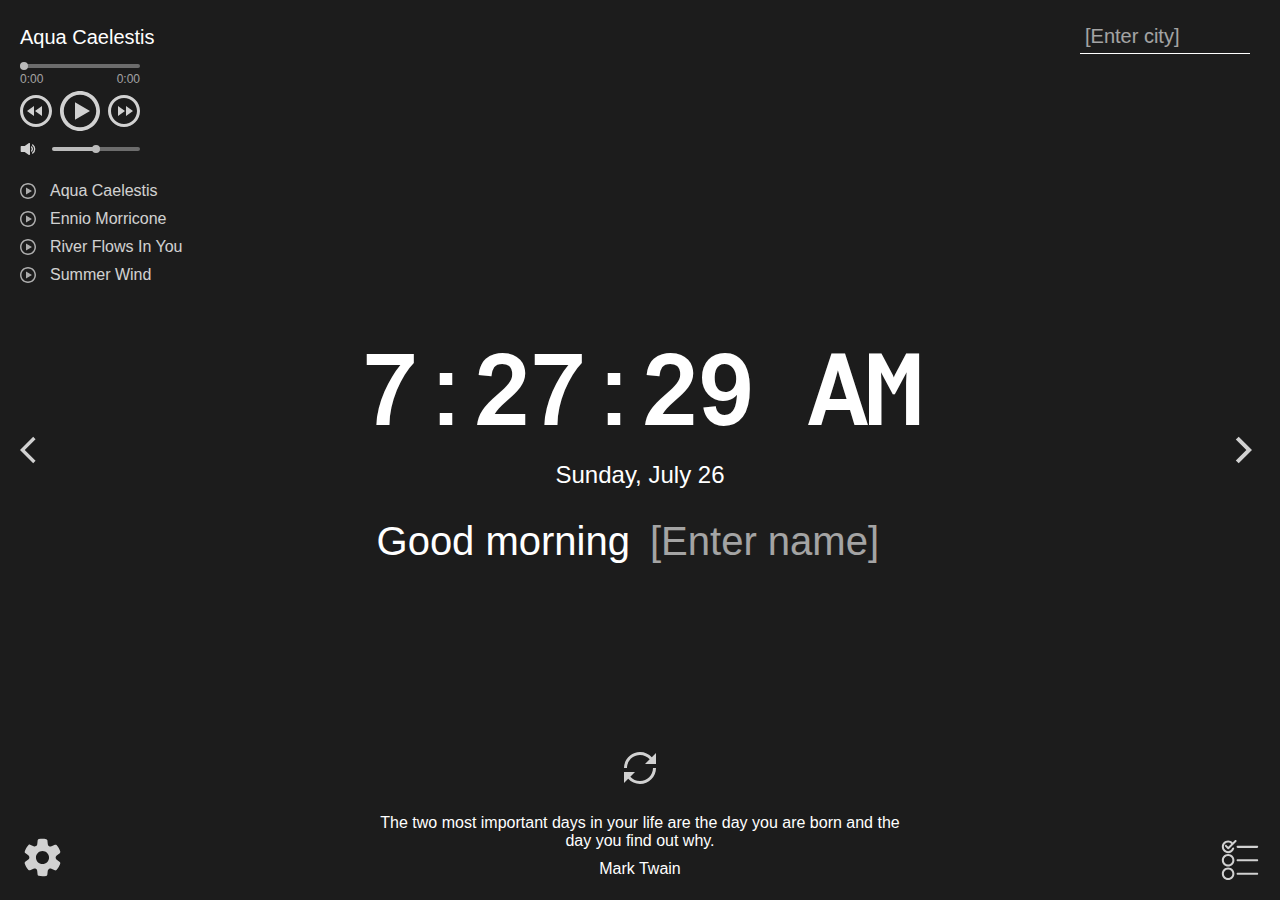
==== commit 8c135dd5: "feat: end of task" ====
--- a/momentum/index.html
+++ b/momentum/index.html
@@ -19,13 +19,6 @@
           <input class="input-slider seek-slider" type="range" value="0">
         </div>
         <div class="duration-container">
-          <!-- <div class="field">
-            <div class="timeline">
-              <div class="progress">
-                <div class="circle"></div>
-              </div>
-            </div>
-          </div> -->
           <div class="duration">
             <div class="current-duration">0:00</div>
             <div class="track-duration">0:00</div>
@@ -40,14 +33,6 @@
           <button class="volume-button"></button>
           <input class="input-slider volume-slider" type="range">
         </div>
-        <!-- <div class="volume-container">
-          <button class="volume-button"></button>
-          <div class="timeline">
-            <div class="progress">
-              <div class="circle" draggable="true"></div>
-            </div>
-          </div>
-        </div> -->
       </div>
       <ul class="play-list"></ul>
     </div>
--- a/momentum/css/style.css
+++ b/momentum/css/style.css
@@ -166,6 +166,7 @@
 
 .settings-block {
   position: fixed;
+  z-index: 9999;
   bottom: 70px;
   left: 20px;
   padding: 10px;
@@ -325,6 +326,7 @@
 
 .todo-list {
   position: fixed;
+  z-index: 9999;
   bottom: 70px;
   right: 20px;
   display: flex;
@@ -464,7 +466,6 @@
   justify-content: space-between;
   padding: 5px;
   transition: height 0.3s;
-  /* border: 1px red solid; */
 }
 
 .todo-input.text {
@@ -530,7 +531,6 @@
 
 .duration {
   width: 100%;
-  /* margin-top: 5px; */
   display: flex;
   justify-content: space-between;
   font-size: 12px;
